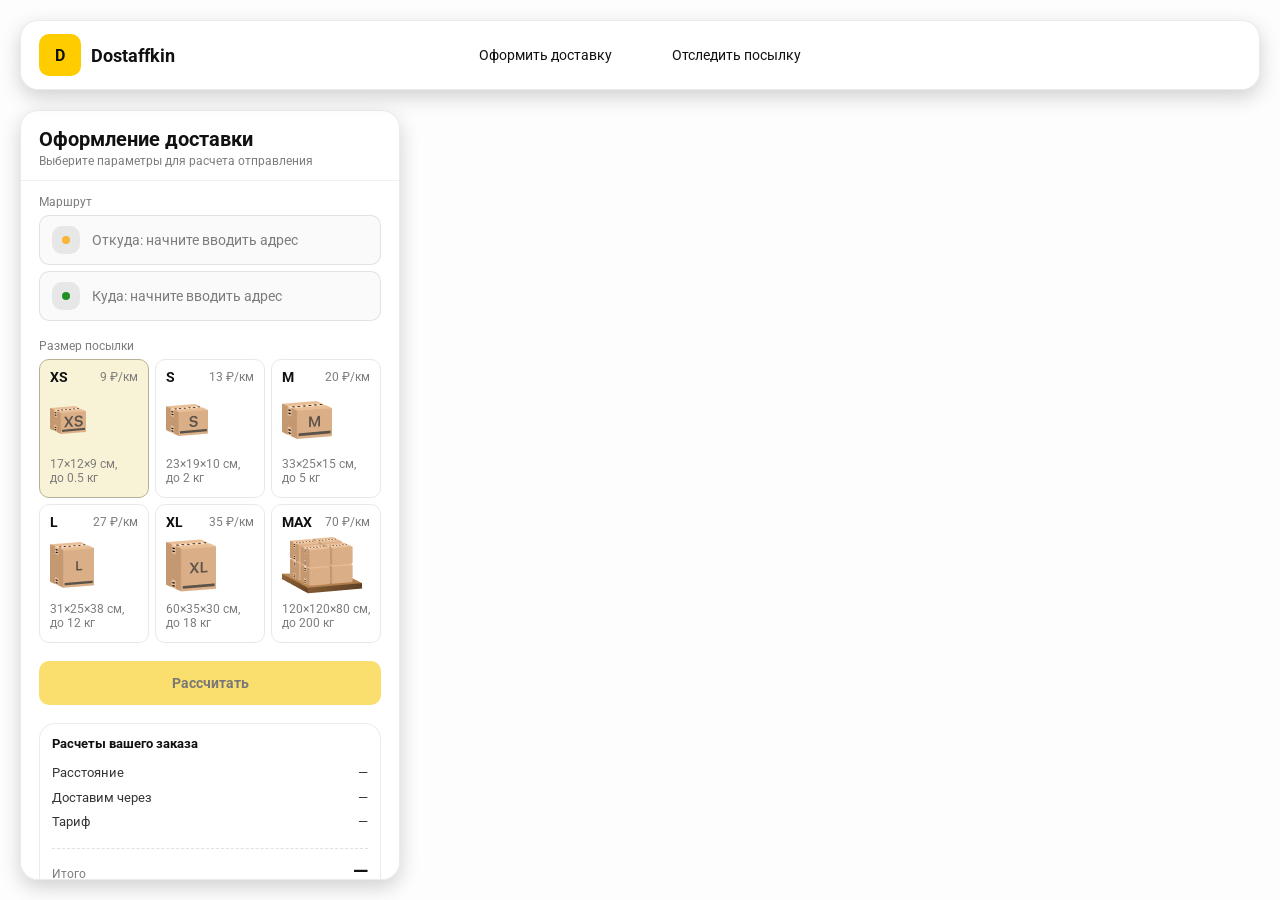
==== order.html @ 695aff1e "Add files via upload" ====
<!doctype html>
<html lang="ru">

<head>
    <meta charset="utf-8" />
    <meta name="viewport" content="width=device-width,initial-scale=1,maximum-scale=1,user-scalable=0" />
    <title>Оформление доставки</title>

    <link rel="stylesheet" href="styles/base.css" />
    <link rel="stylesheet" href="styles/base_adaptive.css" />

    <link rel="stylesheet" href="styles/order.css" />
    <link rel="stylesheet" href="styles/order_adaptive.css" />
</head>

<body>

    <div id="map"></div>
    <header class="header">


        <a class="header-brand" href="./index.html">
            <div class="header-logo">D</div>
            <div class="header-title">Dostaffkin</div>
        </a>
        <nav class="header-menu">
            <a class="header-link" href="#">Оформить <span>доставку</span></a>
            <a class="header-link" href="./track.html">Отследить <span>посылку</span></a>
        </nav>
    </header>

    <aside class="main" id="sidebar">

        <div class="main-header">
            <div class="main-title">Оформление доставки</div>
            <div class="main-text">Выберите параметры для расчета отправления</div>

        </div>
        <div class="main-content">
            <div class="main-route">
                <div class="main-block-title">Маршрут</div>
                <div class="main-fields">
                    <div class="main-field" id="fromField">
                        <div class="main-pin"></div>
                        <input id="from" placeholder="Откуда: начните вводить адрес" autocomplete="off" />
                        <div class="main-ac" id="fromAc" role="listbox" aria-label="Подсказки адресов"></div>
                    </div>

                    <div class="main-field" id="toField">
                        <div class="main-pin"></div>
                        <input id="to" placeholder="Куда: начните вводить адрес" autocomplete="off" />
                        <div class="main-ac" id="toAc" role="listbox" aria-label="Подсказки адресов"></div>
                    </div>
                </div>
            </div>
            <div class="main-package">
                <div class="main-block-title">Размер посылки</div>

                <div class="main-sizes">
                    <div class="main-size-card is-active" data-value="xs">
                        <div class="main-size-top">
                            <div class="main-size-label">XS</div>
                            <div class="main-size-rate">9 ₽/км</div>
                        </div>
                        <div class="main-size-media">
                            <img src="images/sizes/xs.png" alt="Короб XS" />
                        </div>
                        <div class="main-size-description">17×12×9 см,<br>до 0.5 кг</div>
                    </div>

                    <div class="main-size-card" data-value="s">
                        <div class="main-size-top">
                            <div class="main-size-label">S</div>
                            <div class="main-size-rate">13 ₽/км</div>
                        </div>
                        <div class="main-size-media">
                            <img src="images/sizes/s.png" alt="Короб S" />
                        </div>
                        <div class="main-size-description">23×19×10 см,<br>до 2 кг</div>
                    </div>

                    <div class="main-size-card" data-value="m">
                        <div class="main-size-top">
                            <div class="main-size-label">M</div>
                            <div class="main-size-rate">20 ₽/км</div>
                        </div>
                        <div class="main-size-media">
                            <img src="images/sizes/m.png" alt="Короб M" />
                        </div>
                        <div class="main-size-description">33×25×15 см,<br>до 5 кг</div>
                    </div>

                    <div class="main-size-card" data-value="l">
                        <div class="main-size-top">
                            <div class="main-size-label">L</div>
                            <div class="main-size-rate">27 ₽/км</div>
                        </div>
                        <div class="main-size-media">
                            <img src="images/sizes/l.png" alt="Короб L" />
                        </div>
                        <div class="main-size-description">31×25×38 см,<br>до 12 кг</div>
                    </div>

                    <div class="main-size-card" data-value="xl">
                        <div class="main-size-top">
                            <div class="main-size-label">XL</div>
                            <div class="main-size-rate">35 ₽/км</div>
                        </div>
                        <div class="main-size-media">
                            <img src="images/sizes/xl.png" alt="Короб XL" />
                        </div>
                        <div class="main-size-description">60×35×30 см,<br>до 18 кг</div>
                    </div>

                    <div class="main-size-card" data-value="max">
                        <div class="main-size-top">
                            <div class="main-size-label">MAX</div>
                            <div class="main-size-rate">70 ₽/км</div>
                        </div>
                        <div class="main-size-media main-size-media-palleta">
                            <img src="images/sizes/max.png" alt="Паллета" />
                        </div>
                        <div class="main-size-description">120×120×80 см,<br>до 200 кг</div>
                    </div>
                </div>
            </div>
            <div class="main-calculate-block">
                <button id="calc" class="button calculate-button" type="button" disabled>Рассчитать</button>
            </div>
            <div class="main-result" id="result">
                <div class="main-result-title">Расчеты вашего заказа</div>
                <div class="main-result-lines">
                    <div class="main-result-line"><span>Расстояние</span><span id="distanceValue">—</span></div>
                    <div class="main-result-line"><span>Доставим через</span><span id="durationValue">—</span></div>
                    <div class="main-result-line"><span>Тариф</span><span id="rateValue">—</span></div>
                </div>
                <div class="main-price">
                    <div class="main-price-label">Итого</div>
                    <div class="main-price-value" id="totalValue">—</div>
                </div>
            </div>
            <div class="main-order-box">
                <div class="main-order-form" id="orderForm">
                    <div class="main-order-title">Оформление доставки</div>
                    <div class="main-block-info-row">
                        <div class="main-block-title">Контакты</div>
                        <div class="order-fields">
                            <div class="main-field">
                                <input id="customerName" placeholder="Ваше имя" autocomplete="off" />
                            </div>
                            <div class="main-field">
                                <input id="customerPhone" placeholder="Ваш телефон" autocomplete="off"
                                    inputmode="tel" />
                            </div>
                        </div>
                    </div>
                    <div class="main-block-info-row extra-info">
                        <div class="main-block-title">Дополнительная информация</div>
                        <div class="main-field textarea">
                            <textarea id="comment" placeholder="Детали доставки и комментарии"></textarea>
                        </div>
                    </div>
                    <button id="submit" class="button main-submit-request" type="button" disabled>Отправить
                        заявку
                    </button>
                </div>

                <div class="main-order-success" id="orderSuccess">
                    <div class="main-success-icon">✓</div>
                    <div class="main-success-title">Заявка отправлена!</div>
                    <div class="main-success-title">Номер отправления – <span id="orderId"></span></div>
                    <div class="main-success-subtitle">Мы скоро свяжемся с вами</div>
                </div>
            </div>
        </div>
    </aside>

</body>

</html>
---- styles/base.css ----
*, *::before, *::after {
    box-sizing: border-box;
}

@font-face {
    font-family: "Roboto";
    src: url("../fonts/Roboto-Regular.ttf");
    font-weight: normal;
}

@font-face {
    font-family: "Roboto";
    src: url("../fonts/Roboto-Bold.ttf");
    font-weight: bold;
}

@font-face {
    font-family: "Roboto";
    src: url("../fonts/Roboto-Medium.ttf");
    font-weight: 500;
}

html, body {
    margin: 0;
    color: #111111;
    font-family: "Roboto", sans-serif;
}

body {
    background: #FDFDFD;
}

 .header {
    border-radius: 18px;
    box-shadow: 0 7px 20px 0 #0000002E;
    backdrop-filter: blur(10px);
    background: #ffffff;
    left: 20px;
    border: 1px solid rgba(0, 0, 0, 0.08);
    position: fixed;
    right: 20px;
    top: 20px;
    padding: 14px 18px;
    height: 70px;
    display: flex;
    align-items: center;
    z-index: 6;
}
  
.header-brand {
    display: flex;
    align-items: center;
    text-decoration: none;
    gap: 10px;
}

.header-logo {
    width: 42px;
    height: 42px;
    border-radius: 10px;
    background: #FFCC00;
    display: grid;
    place-items: center;
    font-weight: bold;
    color: #111;
}

.header-title {
    font-size: 18px;
    font-weight: bold;
    color: #111111;
    text-decoration: none;
} 
.header-menu {
    display: flex;
    align-items: center;
    gap: 60px;
    margin: 0;
    position: absolute;
    left: 50%;
    transform: translateX(-50%);
}

.header-link {
    font-size: 14px;
    color: #111111;
    text-decoration: none;
}
.button {
    border: 0;
    outline: none;
    height: 44px;
    border-radius: 10px;
    font-size: 14px;
    font-weight: bold;
    cursor: pointer;
    font-family: inherit;
    transition: transform .08s ease, opacity .12s ease;
    background: #ffcc00;
    color: #111111;
    text-align: center;
    text-decoration: none;
}

.button:hover {
    background-color: #E5BC19;
}

.button:disabled {
    cursor: not-allowed;
    background-color: #FADE6E;
    color: #787878;
    transform: none;
}

.button.button-white {
    background: #ffffff;
    border: 1px solid #111111;
}

.button.button-white:hover {
    background: rgb(241 241 241);
}

.main-field {
    display: flex;
    align-items: center;
    margin-top: 6px;
    gap: 10px;
    border: 1px solid #1111111A;
    background: #FAFAFA;
    border-radius: 10px;
    padding: 10px 12px;
    position: relative;
    box-sizing: border-box;
    height: 50px;
}

.main-field.textarea {
    height: auto;
}

.main-pin {
    width: 28px;
    height: 28px;
    border-radius: 10px;
    background: rgba(17, 17, 17, 0.08);
    display: grid;
    place-items: center;
    flex: 0 0 auto;
    position: relative;
}

.main-pin::before {
    content: "";
    width: 8px;
    height: 8px;
    border-radius: 999px;
    background: orange;
    opacity: .75;
    display: block;
}

.main-field:last-child .main-pin::before {
    background: green;
    opacity: .85;
}

input, textarea {
    width: 100%;
    border: 0;
    outline: none;
    background: transparent;
    font-size: 14px;
    color: #111111;
    font-family: inherit;
}

textarea {
    resize: vertical;
    min-height: 72px;
    padding: 2px 0;
}

input::placeholder, textarea::placeholder {
    color: #7C7C7C;
}

.main-field:focus-within {
    border-color: rgba(0, 0, 0, 0.20);
    box-shadow: 0 0 0 4px rgba(255, 204, 0, 0.35);
    background: rgba(255, 255, 255, 0.75);
}
---- styles/base_adaptive.css ----
@media (max-width: 767px) {
    .header {
        left: 10px;
        right: 10px;
        top: 10px;
    }

    .header-link span {
        display: none;
    }

    .header-menu {
        gap: 20px;
        justify-content: flex-start;
        margin: 0 0 0 30px;
        position: static;
        transform: none;
    }
}

@media (max-width: 420px) {
    .header-title {
        display: none;
    }
}

@media (max-width: 374px) {
    .header-menu {
        gap: 10px;
        margin: 0 0 0 10px;
    }
}
---- styles/order.css ----
#map {
    background-image: url("../images/order-bg.png");
    background-size: cover;
    position: fixed;
    inset: 0;
}

.main {
    border-radius: 18px;
    box-shadow: 0 7px 20px 0 #0000002E;
    backdrop-filter: blur(10px);
    background: rgba(255, 255, 255, 0.96);
    left: 20px;
    border: 1px solid rgba(0, 0, 0, 0.08);
    position: fixed;
    top: 110px;
    bottom: 20px;
    width: 380px;
    display: flex;
    flex-direction: column;
    overflow: hidden;
    z-index: 5;
}

.main-header {
    padding: 18px 18px 12px 18px;
    border-bottom: 1px solid rgba(0, 0, 0, 0.06);
    display: flex;
    flex-direction: column;
}

.main-title {
    font-size: 20px;
    line-height: 100%;
    font-weight: bold;
}

.main-text {
    font-size: 12px;
    margin-top: 5px;
    color: #7C7C7C;
}

.main-content {
    padding: 14px 18px 18px 18px;
    overflow: auto;
    scrollbar-width: none;
    display: flex;
    flex-direction: column;
    gap: 18px;
    flex: 1;
}

.main-block-title {
    font-size: 12px;
    color: #7C7C7C;
}

.main-route .main-block-title,
.main-package .main-block-title {
    margin-bottom: 6px;
}


.main-sizes {
    display: grid;
    gap: 6px;
    grid-template-columns: repeat(3, 1fr);
}

.main-size-card {
    border: 1px solid #E8E8E7;
    background: #FFFFFF;
    border-radius: 10px;
    padding: 10px;
    cursor: pointer;
    user-select: none;
    transition: transform .08s ease, border-color .12s ease, background .12s ease;
    min-height: 139px;
}

.main-size-card:hover {
    transform: translateY(-1px);
}

.main-size-card.is-active {
    background-color: #F8F2D6;
    border-color: #B7B196;
}

.main-size-top {
    display: flex;
    align-items: center;
    justify-content: space-between;
}

.main-size-label {
    font-weight: bold;
    font-size: 14px;
    color: #111111;
    line-height: 100%;
}

.main-size-rate {
    font-size: 12px;
    color: #7C7C7C;
    line-height: 100%;
}

.main-size-media {
    margin-top: 8px;
    height: 57px;
}

.main-size-description {
    margin-top: 8px;
    font-size: 12px;
    color: #7C7C7C;
    line-height: 1.2;
}
.calculate-button {
    width: 100%;
}
.main-result {
    border: 1px solid rgba(0, 0, 0, 0.08);
    background: rgba(255, 255, 255, 0.75);
    border-radius: 16px;
    padding: 12px;
    line-height: 1.25;
}

.main-result-title {
    font-weight: bold;
    font-size: 13px;
    color: #111111;
    margin-bottom: 13px;
}

.main-result-lines {
    gap: 8px;
    display: flex;
    flex-direction: column;
}

.main-result-line {
    font-size: 13px;
    color: rgba(17, 17, 17, 0.85);
    display: flex;
    justify-content: space-between;
}

.main-price {
    margin-top: 18px;
    padding-top: 10px;
    border-top: 1px dashed rgba(0, 0, 0, 0.12);
    display: flex;
    align-items: baseline;
    justify-content: space-between;
}

.main-price-label {
    font-size: 12px;
    color: rgba(17, 17, 17, 0.55);
}

.main-price-value {
    font-size: 20px;
    font-weight: bold;
    color: #111111;
    letter-spacing: -0.3px;
}
.main-order-box {
    background: #ffffff;
    border: 1px solid #E8E8E7;
    border-radius: 10px;
    padding: 12px;
}

.main-order-title {
    margin-bottom: 8px;
    font-weight: bold;
    font-size: 14px;
    color: #111111;
}

.main-block-info {
    display: flex;
    flex-direction: column;
    gap: 6px;
}

.order-fields {
    display: grid;
    grid-template-columns: 1fr 1fr;
    column-gap: 10px;
    margin-top: 6px;
}

.main-block-info-row.extra-info {
    display: block;
    margin-top: 13px;
}

.main-submit-request {
    width: 100%;
    margin-top: 6px;
}

.main-order-success {
    display: none;
    text-align: center;
    padding: 22px 12px;
    gap: 12px;
}

.main-order-success.is-visible {
    display: flex;
    flex-direction: column;
    align-items: center;
}

.main-success-icon {
    width: 56px;
    height: 56px;
    border-radius: 50%;
    background: #16a34a;
    color: #ffffff;
    display: grid;
    place-items: center;
    font-size: 30px;
}

.main-success-title {
    font-size: 14px;
    font-weight: bold;
    color: #111111;
}

.main-success-subtitle {
    font-size: 12px;
    color: rgba(17, 17, 17, 0.55);
    line-height: 1.3;
}
---- styles/order_adaptive.css ----
@media (max-width: 767px) {
    .main {
        left: 10px;
        right: 10px;
        top: 50%;
        bottom: 12px;
        width: auto;
        max-width: none;
    }
}

@media (max-width: 420px) {
    .main-sizes {
        grid-template-columns: repeat(2, 1fr);
    }
}
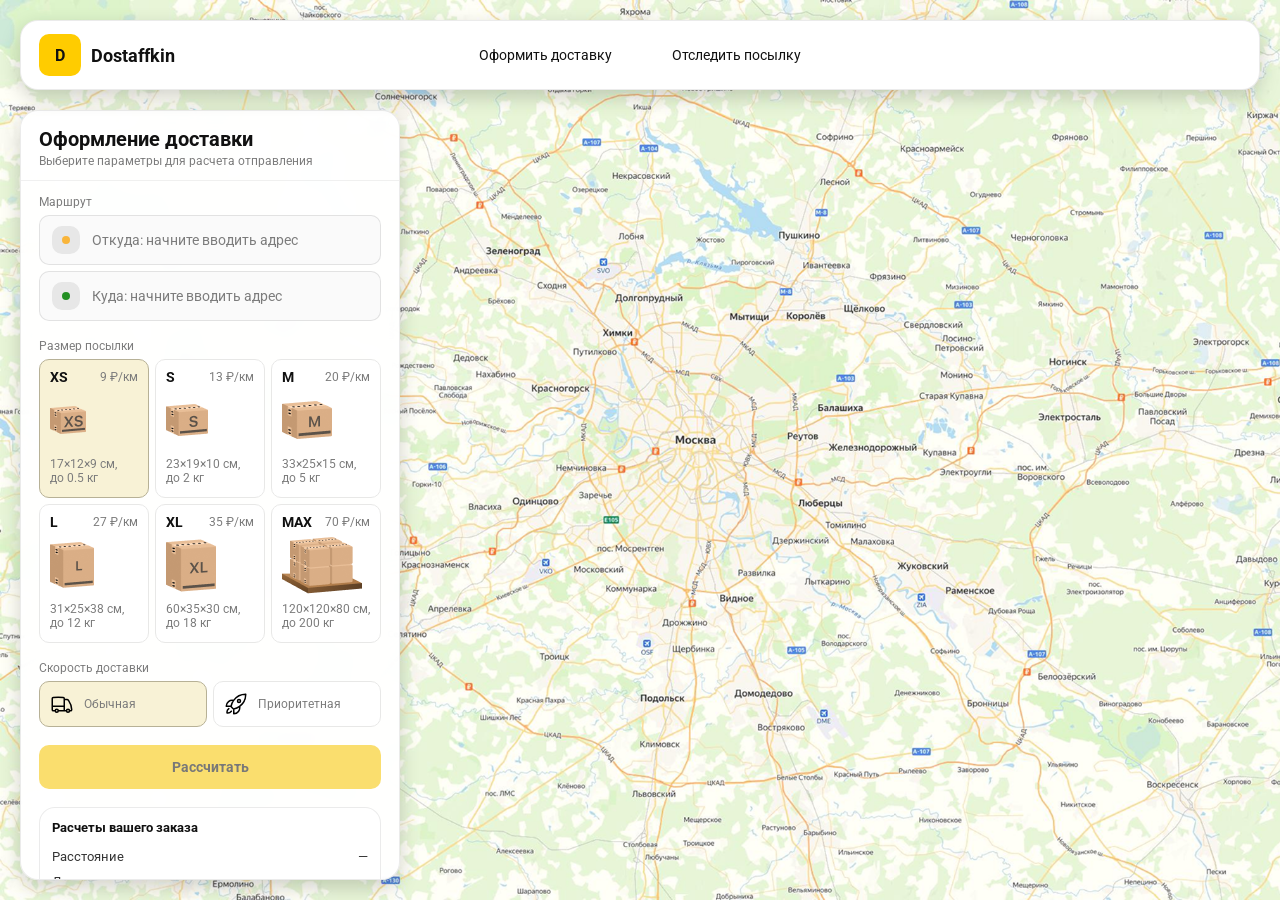
==== commit 157ac854: "Add files via upload" ====
--- a/order.html
+++ b/order.html
@@ -124,6 +124,21 @@
                     </div>
                 </div>
             </div>
+            <div class="main-speed">
+    <div class="main-block-title">Скорость доставки</div>
+
+    <div class="main-speeds">
+        <div class="main-speed-card is-active" data-value="regular">
+            <img class="main-speed-media" src="images/icons/regular.svg" alt="Regular"/>
+            <div class="main-speed-description">Обычная</div>
+        </div>
+        <div class="main-speed-card" data-value="fast">
+            <img class="main-speed-media" src="images/icons/fast.svg" alt="Fast"/>
+            <div class="main-speed-description">Приоритетная</div>
+        </div>
+
+    </div>
+</div>
             <div class="main-calculate-block">
                 <button id="calc" class="button calculate-button" type="button" disabled>Рассчитать</button>
             </div>
--- a/styles/order.css
+++ b/styles/order.css
@@ -1,5 +1,5 @@
 #map {
-    background-image: url("../images/order-bg.png");
+    background-image: url("../images/order-pg.png");
     background-size: cover;
     position: fixed;
     inset: 0;
@@ -240,4 +240,41 @@
     font-size: 12px;
     color: rgba(17, 17, 17, 0.55);
     line-height: 1.3;
+}
+.main-speed .main-block-title {
+    margin-bottom: 6px;
+}
+
+.main-speeds {
+    display: grid;
+    gap: 6px;
+    grid-template-columns: repeat(2, 1fr);
+}
+
+.main-speed-card {
+    border: 1px solid #E8E8E7;
+    background: #FFFFFF;
+    border-radius: 10px;
+    padding: 10px;
+    cursor: pointer;
+    user-select: none;
+    transition: transform .08s ease, border-color .12s ease, background .12s ease;
+    display: flex;
+    align-items: center;
+    gap: 10px;
+}
+
+.main-speed-card:hover {
+    transform: translateY(-1px);
+}
+
+.main-speed-card.is-active {
+    background-color: #F8F2D6;
+    border-color: #B7B196;
+}
+
+.main-speed-description {
+    font-size: 12px;
+    color: #7C7C7C;
+    line-height: 1.2;
 }
